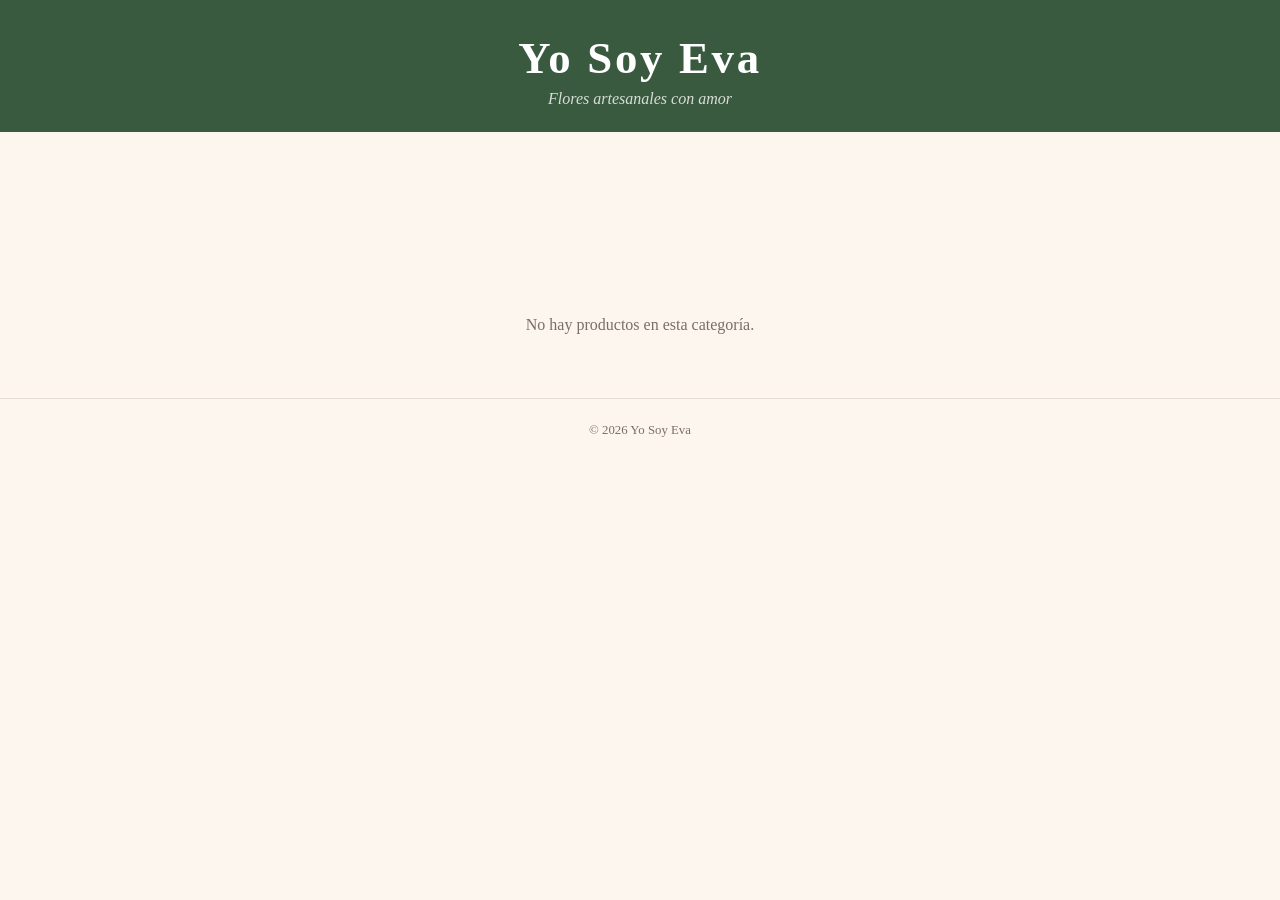
==== index.html @ f22a03a9 "fix" ====
<!DOCTYPE html>
<html lang="es">
<head>
  <meta charset="utf-8" />
  <meta name="viewport" content="width=device-width, initial-scale=1.0" />
  <title>Yo Soy Eva</title>
  <meta name="description" content="Flores y arreglos florales artesanales." />
  <style>
    *, *::before, *::after { box-sizing: border-box; margin: 0; padding: 0; }

    :root {
      --green:   #3a5a40;
      --rose:    #d4847a;
      --cream:   #fdf6ee;
      --muted:   #7a6e66;
      --radius:  12px;
    }

    body {
      font-family: 'Georgia', serif;
      background: var(--cream);
      color: #2c2018;
      min-height: 100vh;
    }

    /* ── Header ── */
    header {
      background: var(--green);
      color: #fff;
      text-align: center;
      padding: 2rem 1rem 1.5rem;
    }
    header h1 { font-size: clamp(1.8rem, 5vw, 2.8rem); letter-spacing: 0.06em; }
    header p  { margin-top: 0.4rem; font-size: 1rem; opacity: 0.8; font-style: italic; }

    /* ── Category filter ── */
    #filters {
      display: flex;
      flex-wrap: wrap;
      gap: 0.5rem;
      justify-content: center;
      padding: 1.5rem 1rem 0.5rem;
    }
    .chip {
      border: 1.5px solid var(--green);
      border-radius: 99px;
      padding: 0.3rem 1rem;
      font-size: 0.85rem;
      cursor: pointer;
      background: transparent;
      color: var(--green);
      transition: background 0.15s, color 0.15s;
    }
    .chip.active, .chip:hover { background: var(--green); color: #fff; }

    /* ── Grid ── */
    #catalog {
      display: grid;
      grid-template-columns: repeat(auto-fill, minmax(260px, 1fr));
      gap: 1.5rem;
      max-width: 1100px;
      margin: 1.5rem auto 4rem;
      padding: 0 1rem;
    }

    /* ── Card ── */
    .card {
      background: #fff;
      border-radius: var(--radius);
      box-shadow: 0 2px 8px rgba(0,0,0,0.07);
      overflow: hidden;
      display: flex;
      flex-direction: column;
      transition: transform 0.15s, box-shadow 0.15s;
    }
    .card:hover { transform: translateY(-3px); box-shadow: 0 6px 18px rgba(0,0,0,0.1); }

    .card-img {
      width: 100%;
      aspect-ratio: 4/3;
      object-fit: cover;
      background: #f0e8df;
    }
    .card-img-placeholder {
      width: 100%;
      aspect-ratio: 4/3;
      background: linear-gradient(135deg, #e8ddd4 0%, #d6c9be 100%);
      display: flex;
      align-items: center;
      justify-content: center;
      font-size: 3rem;
    }

    .card-body { padding: 1rem 1.1rem 1.2rem; flex: 1; display: flex; flex-direction: column; gap: 0.5rem; }
    .card-title { font-size: 1.1rem; font-weight: bold; color: var(--green); }
    .card-desc  { font-size: 0.88rem; color: var(--muted); flex: 1; }

    .card-price { font-size: 1rem; font-weight: bold; color: var(--rose); }

    /* variations select */
    .var-select {
      width: 100%;
      padding: 0.35rem 0.6rem;
      border: 1.5px solid #ddd;
      border-radius: 6px;
      font-size: 0.9rem;
      font-family: inherit;
      background: #fafafa;
      color: #333;
      cursor: pointer;
    }

    .btn-wa {
      display: flex;
      align-items: center;
      justify-content: center;
      gap: 0.5rem;
      margin-top: 0.6rem;
      padding: 0.6rem;
      background: #25d366;
      color: #fff;
      border: none;
      border-radius: 8px;
      font-size: 0.95rem;
      font-family: inherit;
      cursor: pointer;
      text-decoration: none;
      transition: background 0.15s;
    }
    .btn-wa:hover { background: #1ebe5d; }
    .btn-wa svg { flex-shrink: 0; }

    /* ── Empty state ── */
    #empty {
      text-align: center;
      color: var(--muted);
      padding: 4rem 1rem;
      display: none;
    }

    /* ── Footer ── */
    footer {
      text-align: center;
      padding: 1.5rem;
      font-size: 0.8rem;
      color: var(--muted);
      border-top: 1px solid #e8ddd4;
    }
  </style>
</head>
<body>

<header>
  <h1 id="store-name">Yo Soy Eva</h1>
  <p>Flores artesanales con amor</p>
</header>

<div id="filters"></div>

<main id="catalog"></main>
<div id="empty"><p>No hay productos en esta categoría.</p></div>

<footer id="footer-text"></footer>

<script>
(function () {
  const site    = window.__SITE__ || {};
  const dataEl  = document.getElementById('catalog-data');
  const data    = dataEl ? JSON.parse(dataEl.textContent) : { products: [] };
  const products = data.products || [];

  const storeName = site.storeName || 'Yo Soy Eva';
  const wa        = (site.whatsappNumber || '').replace(/\D/g, '');
  const currency  = site.currency || 'ARS';

  document.getElementById('store-name').textContent = storeName;
  document.title = storeName;
  document.getElementById('footer-text').textContent = `© ${new Date().getFullYear()} ${storeName}`;

  function formatPrice(n) {
    return new Intl.NumberFormat('es-AR', { style: 'currency', currency, maximumFractionDigits: 0 }).format(n);
  }

  function waUrl(product, varName, price) {
    const variation = varName ? ` — ${varName}` : '';
    const text = `Hola! Me interesa: *${product.title}${variation}* (${formatPrice(price)})`;
    return `https://wa.me/${wa}?text=${encodeURIComponent(text)}`;
  }

  // ── Build category list ──
  const allCats = new Set();
  products.forEach(p => p.categories.forEach(c => allCats.add(c)));
  const categories = [...allCats].sort();

  let activeFilter = null;

  const filtersEl = document.getElementById('filters');
  const catalogEl = document.getElementById('catalog');
  const emptyEl   = document.getElementById('empty');

  function makeChip(label, value) {
    const btn = document.createElement('button');
    btn.className = 'chip' + (value === activeFilter ? ' active' : '');
    btn.textContent = label;
    btn.addEventListener('click', () => {
      activeFilter = (activeFilter === value) ? null : value;
      render();
    });
    return btn;
  }

  function buildFilters() {
    filtersEl.innerHTML = '';
    if (categories.length === 0) return;
    filtersEl.appendChild(makeChip('Todos', null));
    categories.forEach(c => filtersEl.appendChild(makeChip(c, c)));
  }

  function makeCard(p) {
    const card = document.createElement('div');
    card.className = 'card';

    // image
    if (p.images && p.images.length > 0) {
      const img = document.createElement('img');
      img.className = 'card-img';
      img.src = p.images[0];
      img.alt = p.title;
      img.loading = 'lazy';
      card.appendChild(img);
    } else {
      const ph = document.createElement('div');
      ph.className = 'card-img-placeholder';
      ph.textContent = '🌸';
      card.appendChild(ph);
    }

    const body = document.createElement('div');
    body.className = 'card-body';

    const title = document.createElement('div');
    title.className = 'card-title';
    title.textContent = p.title;
    body.appendChild(title);

    if (p.description) {
      const desc = document.createElement('div');
      desc.className = 'card-desc';
      desc.textContent = p.description;
      body.appendChild(desc);
    }

    const hasVars = p.variations && p.variations.length > 0;

    const priceEl = document.createElement('div');
    priceEl.className = 'card-price';
    priceEl.textContent = formatPrice(hasVars ? p.variations[0].price : p.price);
    body.appendChild(priceEl);

    let select = null;
    if (hasVars) {
      select = document.createElement('select');
      select.className = 'var-select';
      p.variations.forEach(v => {
        const opt = document.createElement('option');
        opt.value = v.price;
        opt.dataset.name = v.name;
        opt.textContent = `${v.name} — ${formatPrice(v.price)}`;
        select.appendChild(opt);
      });
      select.addEventListener('change', () => {
        priceEl.textContent = formatPrice(Number(select.value));
      });
      body.appendChild(select);
    }

    if (wa) {
      const btn = document.createElement('a');
      btn.className = 'btn-wa';
      btn.target = '_blank';
      btn.rel = 'noopener noreferrer';

      btn.innerHTML = `<svg width="18" height="18" viewBox="0 0 24 24" fill="currentColor"><path d="M17.472 14.382c-.297-.149-1.758-.867-2.03-.967-.273-.099-.471-.148-.67.15-.197.297-.767.966-.94 1.164-.173.199-.347.223-.644.075-.297-.15-1.255-.463-2.39-1.475-.883-.788-1.48-1.761-1.653-2.059-.173-.297-.018-.458.13-.606.134-.133.298-.347.446-.52.149-.174.198-.298.298-.497.099-.198.05-.371-.025-.52-.075-.149-.669-1.612-.916-2.207-.242-.579-.487-.5-.669-.51-.173-.008-.371-.01-.57-.01-.198 0-.52.074-.792.372-.272.297-1.04 1.016-1.04 2.479 0 1.462 1.065 2.875 1.213 3.074.149.198 2.096 3.2 5.077 4.487.709.306 1.262.489 1.694.625.712.227 1.36.195 1.871.118.571-.085 1.758-.719 2.006-1.413.248-.694.248-1.289.173-1.413-.074-.124-.272-.198-.57-.347m-5.421 7.403h-.004a9.87 9.87 0 01-5.031-1.378l-.361-.214-3.741.982.998-3.648-.235-.374a9.86 9.86 0 01-1.51-5.26c.001-5.45 4.436-9.884 9.888-9.884 2.64 0 5.122 1.03 6.988 2.898a9.825 9.825 0 012.893 6.994c-.003 5.45-4.437 9.884-9.885 9.884m8.413-18.297A11.815 11.815 0 0012.05 0C5.495 0 .16 5.335.157 11.892c0 2.096.547 4.142 1.588 5.945L.057 24l6.305-1.654a11.882 11.882 0 005.683 1.448h.005c6.554 0 11.89-5.335 11.893-11.893a11.821 11.821 0 00-3.48-8.413z"/></svg>
      Pedir por WhatsApp`;

      btn.addEventListener('click', e => {
        if (!wa) { e.preventDefault(); alert('WhatsApp no configurado aún.'); return; }
        const varName  = select ? select.options[select.selectedIndex].dataset.name : '';
        const price    = select ? Number(select.value) : p.price;
        btn.href = waUrl(p, varName, price);
      });

      body.appendChild(btn);
    }

    card.appendChild(body);
    return card;
  }

  function render() {
    buildFilters();
    catalogEl.innerHTML = '';

    const visible = activeFilter
      ? products.filter(p => p.categories.includes(activeFilter))
      : products;

    if (visible.length === 0) {
      emptyEl.style.display = 'block';
    } else {
      emptyEl.style.display = 'none';
      visible.forEach(p => catalogEl.appendChild(makeCard(p)));
    }
  }

  render();
})();
</script>

</body>
</html>
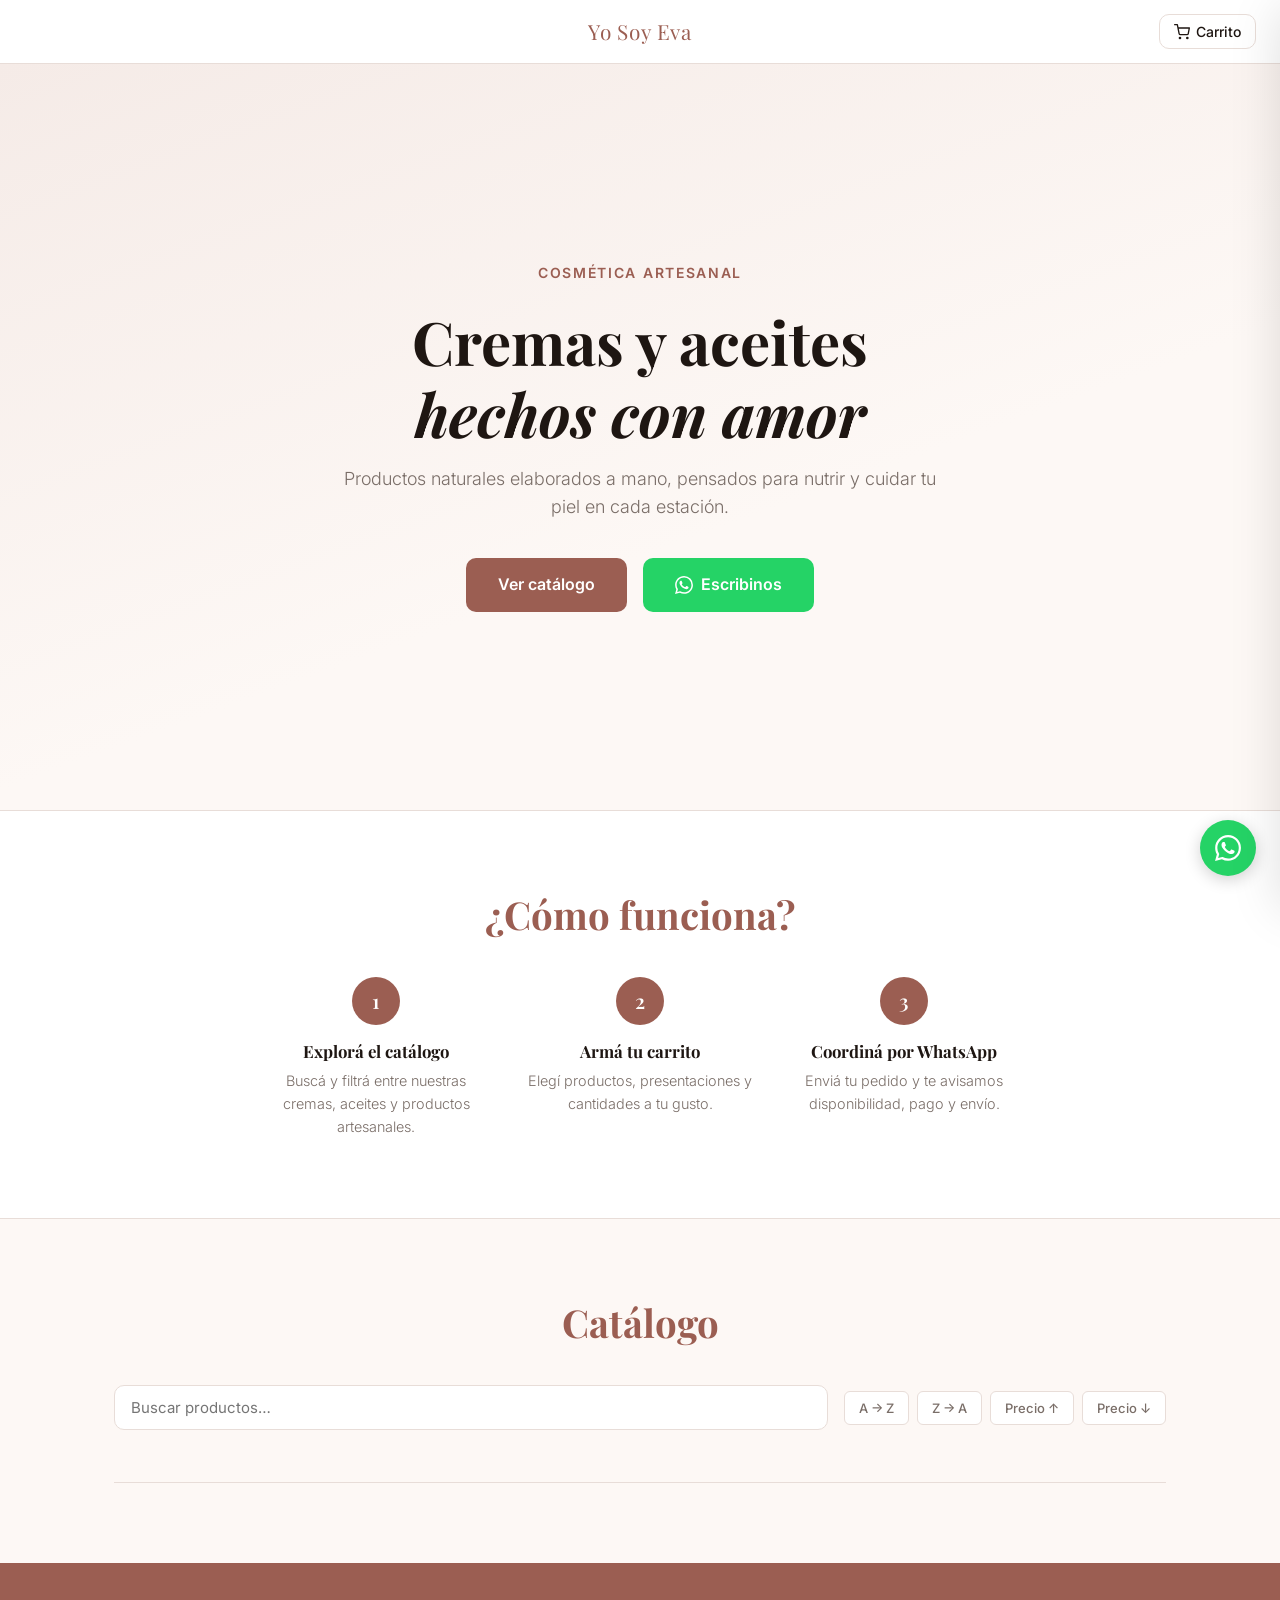
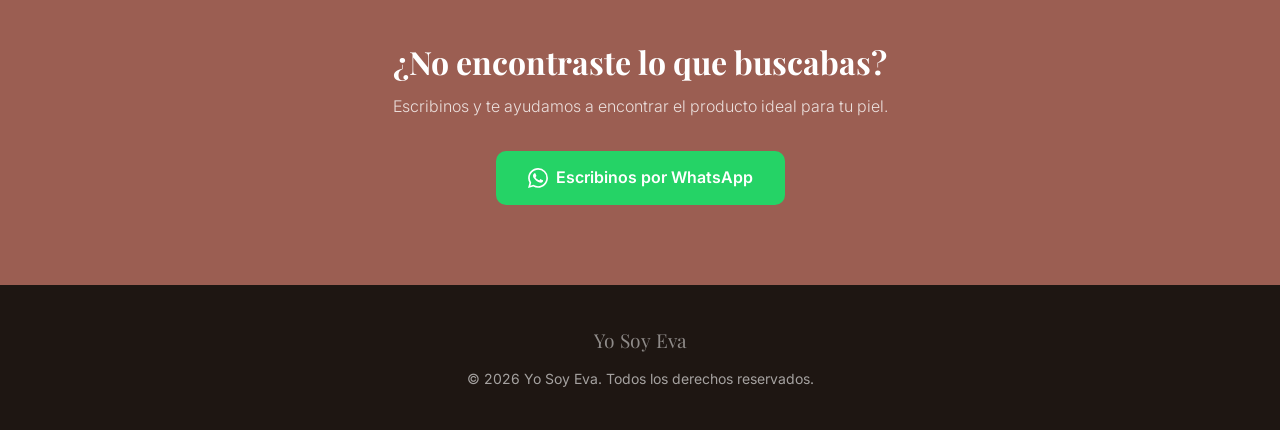
==== commit cbd00ada: "Cart, hero banner, added" ====
--- a/index.html
+++ b/index.html
@@ -1,321 +1,160 @@
 <!DOCTYPE html>
 <html lang="es">
 <head>
-  <meta charset="utf-8" />
-  <meta name="viewport" content="width=device-width, initial-scale=1.0" />
+  <meta charset="UTF-8">
+  <meta name="viewport" content="width=device-width, initial-scale=1.0">
+  <meta name="description" content="Yo Soy Eva — cremas y aceites artesanales hechos con amor para tu piel.">
   <title>Yo Soy Eva</title>
-  <meta name="description" content="Flores y arreglos florales artesanales." />
-  <style>
-    *, *::before, *::after { box-sizing: border-box; margin: 0; padding: 0; }
-
-    :root {
-      --green:   #3a5a40;
-      --rose:    #d4847a;
-      --cream:   #fdf6ee;
-      --muted:   #7a6e66;
-      --radius:  12px;
-    }
-
-    body {
-      font-family: 'Georgia', serif;
-      background: var(--cream);
-      color: #2c2018;
-      min-height: 100vh;
-    }
-
-    /* ── Header ── */
-    header {
-      background: var(--green);
-      color: #fff;
-      text-align: center;
-      padding: 2rem 1rem 1.5rem;
-    }
-    header h1 { font-size: clamp(1.8rem, 5vw, 2.8rem); letter-spacing: 0.06em; }
-    header p  { margin-top: 0.4rem; font-size: 1rem; opacity: 0.8; font-style: italic; }
-
-    /* ── Category filter ── */
-    #filters {
-      display: flex;
-      flex-wrap: wrap;
-      gap: 0.5rem;
-      justify-content: center;
-      padding: 1.5rem 1rem 0.5rem;
-    }
-    .chip {
-      border: 1.5px solid var(--green);
-      border-radius: 99px;
-      padding: 0.3rem 1rem;
-      font-size: 0.85rem;
-      cursor: pointer;
-      background: transparent;
-      color: var(--green);
-      transition: background 0.15s, color 0.15s;
-    }
-    .chip.active, .chip:hover { background: var(--green); color: #fff; }
-
-    /* ── Grid ── */
-    #catalog {
-      display: grid;
-      grid-template-columns: repeat(auto-fill, minmax(260px, 1fr));
-      gap: 1.5rem;
-      max-width: 1100px;
-      margin: 1.5rem auto 4rem;
-      padding: 0 1rem;
-    }
-
-    /* ── Card ── */
-    .card {
-      background: #fff;
-      border-radius: var(--radius);
-      box-shadow: 0 2px 8px rgba(0,0,0,0.07);
-      overflow: hidden;
-      display: flex;
-      flex-direction: column;
-      transition: transform 0.15s, box-shadow 0.15s;
-    }
-    .card:hover { transform: translateY(-3px); box-shadow: 0 6px 18px rgba(0,0,0,0.1); }
-
-    .card-img {
-      width: 100%;
-      aspect-ratio: 4/3;
-      object-fit: cover;
-      background: #f0e8df;
-    }
-    .card-img-placeholder {
-      width: 100%;
-      aspect-ratio: 4/3;
-      background: linear-gradient(135deg, #e8ddd4 0%, #d6c9be 100%);
-      display: flex;
-      align-items: center;
-      justify-content: center;
-      font-size: 3rem;
-    }
-
-    .card-body { padding: 1rem 1.1rem 1.2rem; flex: 1; display: flex; flex-direction: column; gap: 0.5rem; }
-    .card-title { font-size: 1.1rem; font-weight: bold; color: var(--green); }
-    .card-desc  { font-size: 0.88rem; color: var(--muted); flex: 1; }
-
-    .card-price { font-size: 1rem; font-weight: bold; color: var(--rose); }
-
-    /* variations select */
-    .var-select {
-      width: 100%;
-      padding: 0.35rem 0.6rem;
-      border: 1.5px solid #ddd;
-      border-radius: 6px;
-      font-size: 0.9rem;
-      font-family: inherit;
-      background: #fafafa;
-      color: #333;
-      cursor: pointer;
-    }
-
-    .btn-wa {
-      display: flex;
-      align-items: center;
-      justify-content: center;
-      gap: 0.5rem;
-      margin-top: 0.6rem;
-      padding: 0.6rem;
-      background: #25d366;
-      color: #fff;
-      border: none;
-      border-radius: 8px;
-      font-size: 0.95rem;
-      font-family: inherit;
-      cursor: pointer;
-      text-decoration: none;
-      transition: background 0.15s;
-    }
-    .btn-wa:hover { background: #1ebe5d; }
-    .btn-wa svg { flex-shrink: 0; }
-
-    /* ── Empty state ── */
-    #empty {
-      text-align: center;
-      color: var(--muted);
-      padding: 4rem 1rem;
-      display: none;
-    }
-
-    /* ── Footer ── */
-    footer {
-      text-align: center;
-      padding: 1.5rem;
-      font-size: 0.8rem;
-      color: var(--muted);
-      border-top: 1px solid #e8ddd4;
-    }
-  </style>
+  <link rel="preconnect" href="https://fonts.googleapis.com">
+  <link rel="preconnect" href="https://fonts.gstatic.com" crossorigin>
+  <link href="https://fonts.googleapis.com/css2?family=Playfair+Display:ital,wght@0,400;0,600;1,400&family=Inter:wght@300;400;500;600&display=swap" rel="stylesheet">
+  <link rel="stylesheet" href="styles.css">
 </head>
 <body>
 
-<header>
-  <h1 id="store-name">Yo Soy Eva</h1>
-  <p>Flores artesanales con amor</p>
-</header>
+  <!-- ── Navbar ─────────────────────────────────────────────────────────── -->
+  <nav class="navbar">
+    <div></div>
+    <a href="#" class="nav-wordmark" data-store-name>Yo Soy Eva</a>
+    <div class="nav-right">
+      <button class="nav-btn nav-cart-btn" id="btn-cart">
+        <svg width="16" height="16" viewBox="0 0 24 24" fill="none" stroke="currentColor" stroke-width="2" stroke-linecap="round" stroke-linejoin="round"><circle cx="9" cy="21" r="1"/><circle cx="20" cy="21" r="1"/><path d="M1 1h4l2.68 13.39a2 2 0 0 0 2 1.61h9.72a2 2 0 0 0 2-1.61L23 6H6"/></svg>
+        Carrito
+        <span class="cart-badge hidden" id="cart-count">0</span>
+      </button>
+    </div>
+  </nav>
 
-<div id="filters"></div>
+  <!-- ── Hero ───────────────────────────────────────────────────────────── -->
+  <section class="hero">
+    <div class="hero-inner">
+      <p class="hero-eyebrow">Cosmética artesanal</p>
+      <h1 class="hero-title">Cremas y aceites<br><em>hechos con amor</em></h1>
+      <p class="hero-sub">Productos naturales elaborados a mano, pensados para nutrir y cuidar tu piel en cada estación.</p>
+      <div class="hero-actions">
+        <a href="#catalogo" class="btn-primary">Ver catálogo</a>
+        <a id="wa-general" href="#" class="btn-whatsapp" target="_blank" rel="noopener noreferrer">
+          <svg width="18" height="18" viewBox="0 0 24 24" fill="currentColor"><path d="M17.472 14.382c-.297-.149-1.758-.867-2.03-.967-.273-.099-.471-.148-.67.15-.197.297-.767.966-.94 1.164-.173.199-.347.223-.644.075-.297-.15-1.255-.463-2.39-1.475-.883-.788-1.48-1.761-1.653-2.059-.173-.297-.018-.458.13-.606.134-.133.298-.347.446-.52.149-.174.198-.298.298-.497.099-.198.05-.371-.025-.52-.075-.149-.669-1.612-.916-2.207-.242-.579-.487-.5-.669-.51-.173-.008-.371-.01-.57-.01-.198 0-.52.074-.792.372-.272.297-1.04 1.016-1.04 2.479 0 1.462 1.065 2.875 1.213 3.074.149.198 2.096 3.2 5.077 4.487.709.306 1.262.489 1.694.625.712.227 1.36.195 1.871.118.571-.085 1.758-.719 2.006-1.413.248-.694.248-1.289.173-1.413-.074-.124-.272-.198-.57-.347m-5.421 7.403h-.004a9.87 9.87 0 0 1-5.031-1.378l-.361-.214-3.741.982.998-3.648-.235-.374a9.86 9.86 0 0 1-1.51-5.26c.001-5.45 4.436-9.884 9.888-9.884 2.64 0 5.122 1.03 6.988 2.898a9.825 9.825 0 0 1 2.893 6.994c-.003 5.45-4.437 9.884-9.885 9.884m8.413-18.297A11.815 11.815 0 0 0 12.05 0C5.495 0 .16 5.335.157 11.892c0 2.096.547 4.142 1.588 5.945L.057 24l6.305-1.654a11.882 11.882 0 0 0 5.683 1.448h.005c6.554 0 11.89-5.335 11.893-11.893a11.821 11.821 0 0 0-3.48-8.413z"/></svg>
+          Escribinos
+        </a>
+      </div>
+    </div>
+  </section>
 
-<main id="catalog"></main>
-<div id="empty"><p>No hay productos en esta categoría.</p></div>
+  <!-- ── Guide ──────────────────────────────────────────────────────────── -->
+  <section class="guide">
+    <h2 class="section-title">¿Cómo funciona?</h2>
+    <div class="steps">
+      <div class="step">
+        <span class="step-num">1</span>
+        <h3>Explorá el catálogo</h3>
+        <p>Buscá y filtrá entre nuestras cremas, aceites y productos artesanales.</p>
+      </div>
+      <div class="step">
+        <span class="step-num">2</span>
+        <h3>Armá tu carrito</h3>
+        <p>Elegí productos, presentaciones y cantidades a tu gusto.</p>
+      </div>
+      <div class="step">
+        <span class="step-num">3</span>
+        <h3>Coordiná por WhatsApp</h3>
+        <p>Enviá tu pedido y te avisamos disponibilidad, pago y envío.</p>
+      </div>
+    </div>
+  </section>
 
-<footer id="footer-text"></footer>
+  <!-- ── Catalog ─────────────────────────────────────────────────────────── -->
+  <section class="catalog-section" id="catalogo">
+    <div class="catalog-header">
+      <h2 class="section-title">Catálogo</h2>
+      <div class="catalog-controls">
+        <input type="search" id="search-input" class="search-input" placeholder="Buscar productos…" autocomplete="off">
+        <div class="sort-group" role="group" aria-label="Ordenar por">
+          <button class="sort-btn" data-sort="name-asc">A → Z</button>
+          <button class="sort-btn" data-sort="name-desc">Z → A</button>
+          <button class="sort-btn" data-sort="price-asc">Precio ↑</button>
+          <button class="sort-btn" data-sort="price-desc">Precio ↓</button>
+        </div>
+      </div>
+      <div id="tag-filters" class="tag-filters" role="group" aria-label="Filtrar por categoría"></div>
+    </div>
 
-<script>
-(function () {
-  const site    = window.__SITE__ || {};
-  const dataEl  = document.getElementById('catalog-data');
-  const data    = dataEl ? JSON.parse(dataEl.textContent) : { products: [] };
-  const products = data.products || [];
+    <div id="product-list" class="product-list"></div>
+    <p id="no-results" class="no-results hidden">No se encontraron productos.</p>
+  </section>
 
-  const storeName = site.storeName || 'Yo Soy Eva';
-  const wa        = (site.whatsappNumber || '').replace(/\D/g, '');
-  const currency  = site.currency || 'ARS';
+  <!-- ── Not found ──────────────────────────────────────────────────────── -->
+  <section class="not-found-section">
+    <h2>¿No encontraste lo que buscabas?</h2>
+    <p>Escribinos y te ayudamos a encontrar el producto ideal para tu piel.</p>
+    <a id="wa-general-bottom" href="#" class="btn-whatsapp" target="_blank" rel="noopener noreferrer">
+      <svg width="20" height="20" viewBox="0 0 24 24" fill="currentColor"><path d="M17.472 14.382c-.297-.149-1.758-.867-2.03-.967-.273-.099-.471-.148-.67.15-.197.297-.767.966-.94 1.164-.173.199-.347.223-.644.075-.297-.15-1.255-.463-2.39-1.475-.883-.788-1.48-1.761-1.653-2.059-.173-.297-.018-.458.13-.606.134-.133.298-.347.446-.52.149-.174.198-.298.298-.497.099-.198.05-.371-.025-.52-.075-.149-.669-1.612-.916-2.207-.242-.579-.487-.5-.669-.51-.173-.008-.371-.01-.57-.01-.198 0-.52.074-.792.372-.272.297-1.04 1.016-1.04 2.479 0 1.462 1.065 2.875 1.213 3.074.149.198 2.096 3.2 5.077 4.487.709.306 1.262.489 1.694.625.712.227 1.36.195 1.871.118.571-.085 1.758-.719 2.006-1.413.248-.694.248-1.289.173-1.413-.074-.124-.272-.198-.57-.347m-5.421 7.403h-.004a9.87 9.87 0 0 1-5.031-1.378l-.361-.214-3.741.982.998-3.648-.235-.374a9.86 9.86 0 0 1-1.51-5.26c.001-5.45 4.436-9.884 9.888-9.884 2.64 0 5.122 1.03 6.988 2.898a9.825 9.825 0 0 1 2.893 6.994c-.003 5.45-4.437 9.884-9.885 9.884m8.413-18.297A11.815 11.815 0 0 0 12.05 0C5.495 0 .16 5.335.157 11.892c0 2.096.547 4.142 1.588 5.945L.057 24l6.305-1.654a11.882 11.882 0 0 0 5.683 1.448h.005c6.554 0 11.89-5.335 11.893-11.893a11.821 11.821 0 0 0-3.48-8.413z"/></svg>
+      Escribinos por WhatsApp
+    </a>
+  </section>
 
-  document.getElementById('store-name').textContent = storeName;
-  document.title = storeName;
-  document.getElementById('footer-text').textContent = `© ${new Date().getFullYear()} ${storeName}`;
+  <!-- ── Footer ─────────────────────────────────────────────────────────── -->
+  <footer class="footer">
+    <p class="footer-wordmark" data-store-name>Yo Soy Eva</p>
+    <p class="footer-copy">&copy; <span id="footer-year"></span> Yo Soy Eva. Todos los derechos reservados.</p>
+  </footer>
 
-  function formatPrice(n) {
-    return new Intl.NumberFormat('es-AR', { style: 'currency', currency, maximumFractionDigits: 0 }).format(n);
-  }
+  <!-- ── Overlay ────────────────────────────────────────────────────────── -->
+  <div id="overlay" class="overlay"></div>
 
-  function waUrl(product, varName, price) {
-    const variation = varName ? ` — ${varName}` : '';
-    const text = `Hola! Me interesa: *${product.title}${variation}* (${formatPrice(price)})`;
-    return `https://wa.me/${wa}?text=${encodeURIComponent(text)}`;
-  }
+  <!-- ── Product Modal ──────────────────────────────────────────────────── -->
+  <div id="product-modal" class="modal" role="dialog" aria-modal="true" aria-labelledby="modal-title">
+    <button class="modal-close" id="modal-close" aria-label="Cerrar">×</button>
+    <div class="modal-body">
+      <div class="modal-gallery">
+        <div class="modal-main-wrap">
+          <img id="modal-main-img" src="" alt="" class="modal-main-img">
+          <div id="modal-img-placeholder" class="img-placeholder hidden"></div>
+        </div>
+        <div id="modal-thumbs" class="modal-thumbs"></div>
+      </div>
+      <div class="modal-details">
+        <h2 id="modal-title" class="modal-product-title"></h2>
+        <p id="modal-price" class="modal-price"></p>
+        <p id="modal-desc" class="modal-desc"></p>
+        <div id="modal-variations" class="modal-variations"></div>
+        <div class="modal-qty-row">
+          <span class="qty-label">Cantidad</span>
+          <div class="qty-control">
+            <button class="qty-btn" id="qty-minus">−</button>
+            <span id="qty-val">1</span>
+            <button class="qty-btn" id="qty-plus">+</button>
+          </div>
+        </div>
+        <button class="btn-primary btn-full" id="btn-add-cart">Agregar al carrito</button>
+      </div>
+    </div>
+  </div>
 
-  // ── Build category list ──
-  const allCats = new Set();
-  products.forEach(p => p.categories.forEach(c => allCats.add(c)));
-  const categories = [...allCats].sort();
+  <!-- ── Cart Panel ─────────────────────────────────────────────────────── -->
+  <aside id="cart-panel" class="cart-panel" aria-label="Carrito de compras">
+    <div class="cart-head">
+      <h2>Carrito</h2>
+      <button id="cart-close" aria-label="Cerrar carrito">×</button>
+    </div>
+    <div id="cart-items" class="cart-items"></div>
+    <div class="cart-foot">
+      <div class="cart-total-row">
+        <span>Total</span>
+        <strong id="cart-total">$0</strong>
+      </div>
+      <button id="btn-wa-cart" class="btn-whatsapp btn-full" disabled>
+        <svg width="18" height="18" viewBox="0 0 24 24" fill="currentColor"><path d="M17.472 14.382c-.297-.149-1.758-.867-2.03-.967-.273-.099-.471-.148-.67.15-.197.297-.767.966-.94 1.164-.173.199-.347.223-.644.075-.297-.15-1.255-.463-2.39-1.475-.883-.788-1.48-1.761-1.653-2.059-.173-.297-.018-.458.13-.606.134-.133.298-.347.446-.52.149-.174.198-.298.298-.497.099-.198.05-.371-.025-.52-.075-.149-.669-1.612-.916-2.207-.242-.579-.487-.5-.669-.51-.173-.008-.371-.01-.57-.01-.198 0-.52.074-.792.372-.272.297-1.04 1.016-1.04 2.479 0 1.462 1.065 2.875 1.213 3.074.149.198 2.096 3.2 5.077 4.487.709.306 1.262.489 1.694.625.712.227 1.36.195 1.871.118.571-.085 1.758-.719 2.006-1.413.248-.694.248-1.289.173-1.413-.074-.124-.272-.198-.57-.347m-5.421 7.403h-.004a9.87 9.87 0 0 1-5.031-1.378l-.361-.214-3.741.982.998-3.648-.235-.374a9.86 9.86 0 0 1-1.51-5.26c.001-5.45 4.436-9.884 9.888-9.884 2.64 0 5.122 1.03 6.988 2.898a9.825 9.825 0 0 1 2.893 6.994c-.003 5.45-4.437 9.884-9.885 9.884m8.413-18.297A11.815 11.815 0 0 0 12.05 0C5.495 0 .16 5.335.157 11.892c0 2.096.547 4.142 1.588 5.945L.057 24l6.305-1.654a11.882 11.882 0 0 0 5.683 1.448h.005c6.554 0 11.89-5.335 11.893-11.893a11.821 11.821 0 0 0-3.48-8.413z"/></svg>
+        Enviar pedido por WhatsApp
+      </button>
+    </div>
+  </aside>
 
-  let activeFilter = null;
+  <!-- ── Floating WhatsApp button ───────────────────────────────────────── -->
+  <a id="fab-wa" href="#" class="fab-wa" target="_blank" rel="noopener noreferrer" aria-label="WhatsApp">
+    <svg width="26" height="26" viewBox="0 0 24 24" fill="currentColor"><path d="M17.472 14.382c-.297-.149-1.758-.867-2.03-.967-.273-.099-.471-.148-.67.15-.197.297-.767.966-.94 1.164-.173.199-.347.223-.644.075-.297-.15-1.255-.463-2.39-1.475-.883-.788-1.48-1.761-1.653-2.059-.173-.297-.018-.458.13-.606.134-.133.298-.347.446-.52.149-.174.198-.298.298-.497.099-.198.05-.371-.025-.52-.075-.149-.669-1.612-.916-2.207-.242-.579-.487-.5-.669-.51-.173-.008-.371-.01-.57-.01-.198 0-.52.074-.792.372-.272.297-1.04 1.016-1.04 2.479 0 1.462 1.065 2.875 1.213 3.074.149.198 2.096 3.2 5.077 4.487.709.306 1.262.489 1.694.625.712.227 1.36.195 1.871.118.571-.085 1.758-.719 2.006-1.413.248-.694.248-1.289.173-1.413-.074-.124-.272-.198-.57-.347m-5.421 7.403h-.004a9.87 9.87 0 0 1-5.031-1.378l-.361-.214-3.741.982.998-3.648-.235-.374a9.86 9.86 0 0 1-1.51-5.26c.001-5.45 4.436-9.884 9.888-9.884 2.64 0 5.122 1.03 6.988 2.898a9.825 9.825 0 0 1 2.893 6.994c-.003 5.45-4.437 9.884-9.885 9.884m8.413-18.297A11.815 11.815 0 0 0 12.05 0C5.495 0 .16 5.335.157 11.892c0 2.096.547 4.142 1.588 5.945L.057 24l6.305-1.654a11.882 11.882 0 0 0 5.683 1.448h.005c6.554 0 11.89-5.335 11.893-11.893a11.821 11.821 0 0 0-3.48-8.413z"/></svg>
+  </a>
 
-  const filtersEl = document.getElementById('filters');
-  const catalogEl = document.getElementById('catalog');
-  const emptyEl   = document.getElementById('empty');
-
-  function makeChip(label, value) {
-    const btn = document.createElement('button');
-    btn.className = 'chip' + (value === activeFilter ? ' active' : '');
-    btn.textContent = label;
-    btn.addEventListener('click', () => {
-      activeFilter = (activeFilter === value) ? null : value;
-      render();
-    });
-    return btn;
-  }
-
-  function buildFilters() {
-    filtersEl.innerHTML = '';
-    if (categories.length === 0) return;
-    filtersEl.appendChild(makeChip('Todos', null));
-    categories.forEach(c => filtersEl.appendChild(makeChip(c, c)));
-  }
-
-  function makeCard(p) {
-    const card = document.createElement('div');
-    card.className = 'card';
-
-    // image
-    if (p.images && p.images.length > 0) {
-      const img = document.createElement('img');
-      img.className = 'card-img';
-      img.src = p.images[0];
-      img.alt = p.title;
-      img.loading = 'lazy';
-      card.appendChild(img);
-    } else {
-      const ph = document.createElement('div');
-      ph.className = 'card-img-placeholder';
-      ph.textContent = '🌸';
-      card.appendChild(ph);
-    }
-
-    const body = document.createElement('div');
-    body.className = 'card-body';
-
-    const title = document.createElement('div');
-    title.className = 'card-title';
-    title.textContent = p.title;
-    body.appendChild(title);
-
-    if (p.description) {
-      const desc = document.createElement('div');
-      desc.className = 'card-desc';
-      desc.textContent = p.description;
-      body.appendChild(desc);
-    }
-
-    const hasVars = p.variations && p.variations.length > 0;
-
-    const priceEl = document.createElement('div');
-    priceEl.className = 'card-price';
-    priceEl.textContent = formatPrice(hasVars ? p.variations[0].price : p.price);
-    body.appendChild(priceEl);
-
-    let select = null;
-    if (hasVars) {
-      select = document.createElement('select');
-      select.className = 'var-select';
-      p.variations.forEach(v => {
-        const opt = document.createElement('option');
-        opt.value = v.price;
-        opt.dataset.name = v.name;
-        opt.textContent = `${v.name} — ${formatPrice(v.price)}`;
-        select.appendChild(opt);
-      });
-      select.addEventListener('change', () => {
-        priceEl.textContent = formatPrice(Number(select.value));
-      });
-      body.appendChild(select);
-    }
-
-    if (wa) {
-      const btn = document.createElement('a');
-      btn.className = 'btn-wa';
-      btn.target = '_blank';
-      btn.rel = 'noopener noreferrer';
-
-      btn.innerHTML = `<svg width="18" height="18" viewBox="0 0 24 24" fill="currentColor"><path d="M17.472 14.382c-.297-.149-1.758-.867-2.03-.967-.273-.099-.471-.148-.67.15-.197.297-.767.966-.94 1.164-.173.199-.347.223-.644.075-.297-.15-1.255-.463-2.39-1.475-.883-.788-1.48-1.761-1.653-2.059-.173-.297-.018-.458.13-.606.134-.133.298-.347.446-.52.149-.174.198-.298.298-.497.099-.198.05-.371-.025-.52-.075-.149-.669-1.612-.916-2.207-.242-.579-.487-.5-.669-.51-.173-.008-.371-.01-.57-.01-.198 0-.52.074-.792.372-.272.297-1.04 1.016-1.04 2.479 0 1.462 1.065 2.875 1.213 3.074.149.198 2.096 3.2 5.077 4.487.709.306 1.262.489 1.694.625.712.227 1.36.195 1.871.118.571-.085 1.758-.719 2.006-1.413.248-.694.248-1.289.173-1.413-.074-.124-.272-.198-.57-.347m-5.421 7.403h-.004a9.87 9.87 0 01-5.031-1.378l-.361-.214-3.741.982.998-3.648-.235-.374a9.86 9.86 0 01-1.51-5.26c.001-5.45 4.436-9.884 9.888-9.884 2.64 0 5.122 1.03 6.988 2.898a9.825 9.825 0 012.893 6.994c-.003 5.45-4.437 9.884-9.885 9.884m8.413-18.297A11.815 11.815 0 0012.05 0C5.495 0 .16 5.335.157 11.892c0 2.096.547 4.142 1.588 5.945L.057 24l6.305-1.654a11.882 11.882 0 005.683 1.448h.005c6.554 0 11.89-5.335 11.893-11.893a11.821 11.821 0 00-3.48-8.413z"/></svg>
-      Pedir por WhatsApp`;
-
-      btn.addEventListener('click', e => {
-        if (!wa) { e.preventDefault(); alert('WhatsApp no configurado aún.'); return; }
-        const varName  = select ? select.options[select.selectedIndex].dataset.name : '';
-        const price    = select ? Number(select.value) : p.price;
-        btn.href = waUrl(p, varName, price);
-      });
-
-      body.appendChild(btn);
-    }
-
-    card.appendChild(body);
-    return card;
-  }
-
-  function render() {
-    buildFilters();
-    catalogEl.innerHTML = '';
-
-    const visible = activeFilter
-      ? products.filter(p => p.categories.includes(activeFilter))
-      : products;
-
-    if (visible.length === 0) {
-      emptyEl.style.display = 'block';
-    } else {
-      emptyEl.style.display = 'none';
-      visible.forEach(p => catalogEl.appendChild(makeCard(p)));
-    }
-  }
-
-  render();
-})();
-</script>
-
+  <script src="scripts/app.js"></script>
 </body>
 </html>
--- a/styles.css
+++ b/styles.css
@@ -0,0 +1,733 @@
+/* ── Variables ────────────────────────────────────────────────────────────── */
+:root {
+  --rose:         #9b5e52;
+  --rose-mid:     #b36d60;
+  --rose-light:   #f5ebe7;
+  --cream:        #fdf8f5;
+  --surface:      #ffffff;
+  --border:       #e8ddd8;
+  --text:         #1e1612;
+  --text-muted:   #7a6e68;
+  --whatsapp:     #25D366;
+  --whatsapp-hov: #1fba59;
+  --navbar-h:     64px;
+  --radius:       10px;
+  --shadow:       0 4px 24px rgba(0,0,0,0.07);
+  --shadow-lg:    0 8px 48px rgba(0,0,0,0.13);
+  --transition:   0.25s ease;
+}
+
+/* ── Reset ────────────────────────────────────────────────────────────────── */
+*, *::before, *::after { box-sizing: border-box; margin: 0; padding: 0; }
+
+html { scroll-behavior: smooth; }
+
+body {
+  font-family: 'Inter', system-ui, sans-serif;
+  font-size: 1rem;
+  line-height: 1.6;
+  color: var(--text);
+  background: var(--cream);
+}
+
+img { display: block; max-width: 100%; }
+button { font-family: inherit; cursor: pointer; }
+a { color: inherit; text-decoration: none; }
+
+/* ── Typography ───────────────────────────────────────────────────────────── */
+h1, h2, h3 { font-family: 'Playfair Display', Georgia, serif; line-height: 1.2; }
+
+.section-title {
+  font-size: clamp(1.75rem, 3vw, 2.5rem);
+  color: var(--rose);
+  margin-bottom: 2.5rem;
+  text-align: center;
+}
+
+/* ── Utilities ────────────────────────────────────────────────────────────── */
+.hidden { display: none !important; }
+
+.btn-primary {
+  display: inline-block;
+  background: var(--rose);
+  color: #fff;
+  border: none;
+  border-radius: var(--radius);
+  padding: 0.875rem 2rem;
+  font-size: 1rem;
+  font-weight: 600;
+  cursor: pointer;
+  transition: background var(--transition), transform 0.1s;
+  text-decoration: none;
+}
+.btn-primary:hover  { background: var(--rose-mid); }
+.btn-primary:active { transform: scale(0.98); }
+.btn-primary.btn-full { width: 100%; text-align: center; }
+
+.btn-whatsapp {
+  display: inline-flex;
+  align-items: center;
+  justify-content: center;
+  gap: 0.5rem;
+  background: var(--whatsapp);
+  color: #fff;
+  border: none;
+  border-radius: var(--radius);
+  padding: 0.875rem 2rem;
+  font-size: 1rem;
+  font-weight: 600;
+  cursor: pointer;
+  transition: background var(--transition), transform 0.1s;
+  text-decoration: none;
+}
+.btn-whatsapp:hover:not(:disabled)  { background: var(--whatsapp-hov); }
+.btn-whatsapp:active:not(:disabled) { transform: scale(0.98); }
+.btn-whatsapp:disabled { background: #c5c5c5; cursor: not-allowed; }
+.btn-whatsapp.btn-full { width: 100%; }
+
+.img-placeholder {
+  display: flex;
+  align-items: center;
+  justify-content: center;
+  width: 100%;
+  height: 100%;
+  background: linear-gradient(135deg, var(--rose-light), #e8d5cf);
+  font-size: 4.5rem;
+  user-select: none;
+}
+
+/* ── Navbar ───────────────────────────────────────────────────────────────── */
+.navbar {
+  position: sticky;
+  top: 0;
+  z-index: 100;
+  height: var(--navbar-h);
+  background: var(--surface);
+  border-bottom: 1px solid var(--border);
+  display: grid;
+  grid-template-columns: 1fr auto 1fr;
+  align-items: center;
+  padding: 0 1.5rem;
+  gap: 1rem;
+}
+
+.nav-wordmark {
+  justify-self: center;
+  font-family: 'Playfair Display', Georgia, serif;
+  font-size: 1.3rem;
+  color: var(--rose);
+  letter-spacing: 0.04em;
+}
+
+.nav-right {
+  display: flex;
+  align-items: center;
+  gap: 0.75rem;
+  justify-content: flex-end;
+}
+
+.nav-btn {
+  display: inline-flex;
+  align-items: center;
+  gap: 0.4rem;
+  background: none;
+  border: 1px solid var(--border);
+  border-radius: var(--radius);
+  padding: 0.5rem 0.875rem;
+  font-size: 0.875rem;
+  font-weight: 500;
+  color: var(--text);
+  transition: border-color var(--transition), color var(--transition), background var(--transition);
+  white-space: nowrap;
+}
+.nav-btn:hover { border-color: var(--rose); color: var(--rose); background: var(--rose-light); }
+
+.nav-cart-btn { position: relative; }
+
+.cart-badge {
+  position: absolute;
+  top: -6px;
+  right: -6px;
+  background: var(--rose);
+  color: #fff;
+  font-size: 0.7rem;
+  font-weight: 700;
+  min-width: 18px;
+  height: 18px;
+  border-radius: 9px;
+  display: flex;
+  align-items: center;
+  justify-content: center;
+  padding: 0 4px;
+}
+
+/* ── Hero ─────────────────────────────────────────────────────────────────── */
+.hero {
+  min-height: calc(90vh - var(--navbar-h));
+  display: flex;
+  align-items: center;
+  justify-content: center;
+  text-align: center;
+  background: linear-gradient(160deg, var(--rose-light) 0%, var(--cream) 60%);
+  padding: 4rem 1.5rem;
+}
+
+.hero-inner { max-width: 620px; }
+
+.hero-eyebrow {
+  font-size: 0.875rem;
+  font-weight: 600;
+  letter-spacing: 0.12em;
+  text-transform: uppercase;
+  color: var(--rose);
+  margin-bottom: 1.25rem;
+}
+
+.hero-title {
+  font-size: clamp(2.25rem, 5vw, 3.75rem);
+  color: var(--text);
+  margin-bottom: 1rem;
+}
+
+.hero-sub {
+  font-size: 1.125rem;
+  color: var(--text-muted);
+  margin-bottom: 2.25rem;
+  font-weight: 300;
+}
+
+.hero-actions {
+  display: flex;
+  gap: 1rem;
+  justify-content: center;
+  flex-wrap: wrap;
+}
+
+/* ── Guide ────────────────────────────────────────────────────────────────── */
+.guide {
+  padding: 5rem 1.5rem;
+  background: var(--surface);
+  border-top: 1px solid var(--border);
+  border-bottom: 1px solid var(--border);
+}
+
+.steps {
+  display: grid;
+  grid-template-columns: repeat(3, 1fr);
+  gap: 2rem;
+  max-width: 760px;
+  margin: 0 auto;
+}
+
+.step { text-align: center; }
+
+.step-num {
+  display: inline-flex;
+  align-items: center;
+  justify-content: center;
+  width: 48px;
+  height: 48px;
+  border-radius: 50%;
+  background: var(--rose);
+  color: #fff;
+  font-family: 'Playfair Display', serif;
+  font-size: 1.25rem;
+  font-weight: 600;
+  margin-bottom: 1rem;
+}
+
+.step h3 { font-size: 1.05rem; margin-bottom: 0.5rem; color: var(--text); }
+.step p   { font-size: 0.9rem; color: var(--text-muted); font-weight: 300; }
+
+/* ── Catalog ──────────────────────────────────────────────────────────────── */
+.catalog-section { padding: 5rem 1.5rem; max-width: 1100px; margin: 0 auto; }
+
+.catalog-header { margin-bottom: 2rem; }
+
+.catalog-controls {
+  display: flex;
+  gap: 1rem;
+  align-items: center;
+  flex-wrap: wrap;
+  margin-bottom: 1.25rem;
+}
+
+.search-input {
+  flex: 1;
+  min-width: 200px;
+  padding: 0.75rem 1rem;
+  border: 1px solid var(--border);
+  border-radius: var(--radius);
+  font-size: 0.9375rem;
+  font-family: inherit;
+  background: var(--surface);
+  color: var(--text);
+  outline: none;
+  transition: border-color var(--transition);
+}
+.search-input:focus { border-color: var(--rose); }
+
+.sort-group { display: flex; gap: 0.5rem; flex-wrap: wrap; }
+
+.sort-btn {
+  background: var(--surface);
+  border: 1px solid var(--border);
+  border-radius: 6px;
+  padding: 0.5rem 0.875rem;
+  font-size: 0.8125rem;
+  font-weight: 500;
+  color: var(--text-muted);
+  transition: all var(--transition);
+}
+.sort-btn:hover { border-color: var(--rose); color: var(--rose); }
+.sort-btn.active { background: var(--rose); border-color: var(--rose); color: #fff; }
+
+.tag-filters { display: flex; gap: 0.5rem; flex-wrap: wrap; }
+
+.tag-btn {
+  background: var(--surface);
+  border: 1px solid var(--border);
+  border-radius: 20px;
+  padding: 0.375rem 0.875rem;
+  font-size: 0.8125rem;
+  color: var(--text-muted);
+  transition: all var(--transition);
+  text-transform: lowercase;
+}
+.tag-btn:hover  { border-color: var(--rose); color: var(--rose); background: var(--rose-light); }
+.tag-btn.active { background: var(--rose); border-color: var(--rose); color: #fff; }
+
+.no-results {
+  text-align: center;
+  color: var(--text-muted);
+  font-size: 1rem;
+  padding: 3rem 0;
+}
+
+/* ── Product List ─────────────────────────────────────────────────────────── */
+.product-list { border-top: 1px solid var(--border); }
+
+.product-card {
+  display: grid;
+  grid-template-columns: 1fr 1fr;
+  min-height: 380px;
+  border-bottom: 1px solid var(--border);
+  cursor: pointer;
+  transition: background var(--transition);
+}
+.product-card:hover { background: #fdf2ef; }
+
+.product-card:nth-child(even) .card-img  { order: 2; }
+.product-card:nth-child(even) .card-info { order: 1; }
+
+.card-img {
+  overflow: hidden;
+  background: var(--rose-light);
+}
+
+.card-img img {
+  width: 100%;
+  height: 100%;
+  object-fit: cover;
+  transition: transform 0.5s ease;
+}
+.product-card:hover .card-img img { transform: scale(1.04); }
+
+.card-img .img-placeholder { min-height: 280px; }
+
+.card-info {
+  padding: 2.5rem 3rem;
+  display: flex;
+  flex-direction: column;
+  justify-content: center;
+  gap: 0.75rem;
+}
+
+.card-tags { display: flex; gap: 0.4rem; flex-wrap: wrap; }
+
+.card-tag {
+  font-size: 0.75rem;
+  font-weight: 500;
+  text-transform: uppercase;
+  letter-spacing: 0.05em;
+  color: var(--rose);
+  background: var(--rose-light);
+  border-radius: 4px;
+  padding: 0.2rem 0.5rem;
+}
+
+.card-info h3 { font-size: 1.5rem; color: var(--text); font-weight: 600; }
+
+.card-price { font-size: 1.375rem; font-weight: 600; color: var(--rose); }
+
+.card-desc {
+  font-size: 0.9rem;
+  color: var(--text-muted);
+  font-weight: 300;
+  display: -webkit-box;
+  -webkit-line-clamp: 3;
+  -webkit-box-orient: vertical;
+  overflow: hidden;
+}
+
+.card-vars { font-size: 0.8125rem; color: var(--text-muted); }
+
+.btn-see-more {
+  align-self: flex-start;
+  margin-top: 0.25rem;
+  background: none;
+  border: none;
+  color: var(--rose);
+  font-size: 0.875rem;
+  font-weight: 500;
+  padding: 0;
+  display: flex;
+  align-items: center;
+  gap: 0.25rem;
+  transition: gap var(--transition);
+}
+.btn-see-more:hover { gap: 0.5rem; }
+
+/* ── Not Found ────────────────────────────────────────────────────────────── */
+.not-found-section {
+  background: var(--rose);
+  color: #fff;
+  text-align: center;
+  padding: 5rem 1.5rem;
+}
+
+.not-found-section h2 {
+  font-size: clamp(1.5rem, 3vw, 2rem);
+  margin-bottom: 0.75rem;
+  color: #fff;
+}
+
+.not-found-section p {
+  color: rgba(255,255,255,0.8);
+  margin-bottom: 2rem;
+  font-weight: 300;
+}
+
+/* ── Footer ───────────────────────────────────────────────────────────────── */
+.footer {
+  background: var(--text);
+  color: rgba(255,255,255,0.6);
+  text-align: center;
+  padding: 2.5rem 1.5rem;
+}
+
+.footer-wordmark {
+  font-family: 'Playfair Display', Georgia, serif;
+  font-size: 1.2rem;
+  color: rgba(255,255,255,0.5);
+  margin-bottom: 0.75rem;
+}
+
+.footer-copy { font-size: 0.875rem; }
+
+/* ── Overlay ──────────────────────────────────────────────────────────────── */
+.overlay {
+  position: fixed;
+  inset: 0;
+  background: rgba(0,0,0,0.5);
+  z-index: 150;
+  opacity: 0;
+  visibility: hidden;
+  transition: opacity var(--transition), visibility var(--transition);
+}
+.overlay.is-open { opacity: 1; visibility: visible; }
+
+/* ── Product Modal ────────────────────────────────────────────────────────── */
+.modal {
+  position: fixed;
+  top: 50%;
+  left: 50%;
+  transform: translate(-50%, -48%);
+  width: min(92vw, 880px);
+  max-height: 90dvh;
+  overflow-y: auto;
+  background: var(--surface);
+  border-radius: 14px;
+  box-shadow: var(--shadow-lg);
+  z-index: 200;
+  opacity: 0;
+  visibility: hidden;
+  transition: opacity var(--transition), visibility var(--transition), transform var(--transition);
+}
+.modal.is-open {
+  opacity: 1;
+  visibility: visible;
+  transform: translate(-50%, -50%);
+}
+
+.modal-close {
+  position: absolute;
+  top: 1rem;
+  right: 1rem;
+  width: 36px;
+  height: 36px;
+  border-radius: 50%;
+  border: 1px solid var(--border);
+  background: var(--surface);
+  font-size: 1.25rem;
+  color: var(--text-muted);
+  display: flex;
+  align-items: center;
+  justify-content: center;
+  z-index: 1;
+  transition: color var(--transition), border-color var(--transition);
+}
+.modal-close:hover { color: var(--text); border-color: var(--text); }
+
+.modal-body { display: grid; grid-template-columns: 1fr 1fr; }
+
+.modal-gallery {
+  background: var(--rose-light);
+  display: flex;
+  flex-direction: column;
+  border-radius: 14px 0 0 14px;
+  overflow: hidden;
+}
+
+.modal-main-wrap {
+  flex: 1;
+  overflow: hidden;
+  min-height: 300px;
+  position: relative;
+}
+
+.modal-main-img { width: 100%; height: 100%; object-fit: cover; }
+
+.modal-main-wrap .img-placeholder { position: absolute; inset: 0; min-height: unset; }
+
+.modal-thumbs {
+  display: flex;
+  gap: 0.5rem;
+  padding: 0.75rem;
+  overflow-x: auto;
+  background: var(--surface);
+}
+
+.modal-thumbs img {
+  width: 60px;
+  height: 60px;
+  object-fit: cover;
+  border-radius: 6px;
+  border: 2px solid transparent;
+  cursor: pointer;
+  flex-shrink: 0;
+  transition: border-color var(--transition);
+}
+.modal-thumbs img.active { border-color: var(--rose); }
+.modal-thumbs img:hover  { border-color: var(--rose-mid); }
+
+.modal-details {
+  padding: 2.5rem 2rem;
+  display: flex;
+  flex-direction: column;
+  gap: 1rem;
+  overflow-y: auto;
+}
+
+.modal-product-title { font-size: 1.625rem; }
+
+.modal-price { font-size: 1.5rem; font-weight: 600; color: var(--rose); }
+
+.modal-desc {
+  font-size: 0.9375rem;
+  color: var(--text-muted);
+  font-weight: 300;
+  line-height: 1.7;
+}
+
+.modal-variations { display: flex; flex-direction: column; gap: 0.6rem; }
+
+.variations-label {
+  font-size: 0.875rem;
+  font-weight: 500;
+  text-transform: uppercase;
+  letter-spacing: 0.05em;
+  color: var(--text-muted);
+}
+
+.variation-buttons { display: flex; gap: 0.5rem; flex-wrap: wrap; }
+
+.variation-btn {
+  border: 1px solid var(--border);
+  border-radius: 8px;
+  padding: 0.5rem 0.875rem;
+  font-size: 0.875rem;
+  background: var(--surface);
+  color: var(--text);
+  transition: all var(--transition);
+}
+.variation-btn:hover  { border-color: var(--rose); color: var(--rose); }
+.variation-btn.active { background: var(--rose); border-color: var(--rose); color: #fff; }
+
+.modal-qty-row { display: flex; align-items: center; gap: 1rem; }
+
+.qty-label { font-size: 0.875rem; font-weight: 500; color: var(--text-muted); }
+
+.qty-control {
+  display: flex;
+  align-items: center;
+  gap: 0.75rem;
+  border: 1px solid var(--border);
+  border-radius: 8px;
+  padding: 0.375rem 0.75rem;
+}
+
+.qty-btn {
+  background: none;
+  border: none;
+  font-size: 1.25rem;
+  color: var(--rose);
+  width: 24px;
+  height: 24px;
+  display: flex;
+  align-items: center;
+  justify-content: center;
+  transition: color var(--transition);
+}
+.qty-btn:hover { color: var(--rose-mid); }
+
+#qty-val { font-size: 1rem; font-weight: 600; min-width: 24px; text-align: center; }
+
+/* ── Cart Panel ───────────────────────────────────────────────────────────── */
+.cart-panel {
+  position: fixed;
+  top: 0;
+  right: 0;
+  height: 100dvh;
+  width: min(100vw, 400px);
+  background: var(--surface);
+  z-index: 200;
+  display: flex;
+  flex-direction: column;
+  box-shadow: var(--shadow-lg);
+  transform: translateX(100%);
+  transition: transform 0.3s ease;
+}
+.cart-panel.is-open { transform: translateX(0); }
+
+.cart-head {
+  display: flex;
+  align-items: center;
+  justify-content: space-between;
+  padding: 1.25rem 1.5rem;
+  border-bottom: 1px solid var(--border);
+}
+
+.cart-head h2 { font-size: 1.25rem; }
+
+.cart-head button {
+  background: none;
+  border: none;
+  font-size: 1.5rem;
+  color: var(--text-muted);
+  line-height: 1;
+  transition: color var(--transition);
+}
+.cart-head button:hover { color: var(--text); }
+
+.cart-items { flex: 1; overflow-y: auto; padding: 1rem 1.5rem; }
+
+.cart-empty {
+  text-align: center;
+  color: var(--text-muted);
+  padding: 3rem 0;
+  font-size: 0.9375rem;
+}
+
+.cart-item {
+  display: flex;
+  align-items: flex-start;
+  gap: 0.75rem;
+  padding: 1rem 0;
+  border-bottom: 1px solid var(--border);
+}
+
+.cart-item-info { flex: 1; }
+
+.cart-item-title { font-weight: 500; font-size: 0.9375rem; }
+
+.cart-item-var { font-size: 0.8125rem; color: var(--text-muted); margin-top: 0.1rem; }
+
+.cart-item-price { font-size: 0.875rem; color: var(--rose); font-weight: 500; margin-top: 0.25rem; }
+
+.cart-remove {
+  background: none;
+  border: none;
+  font-size: 1.125rem;
+  color: var(--text-muted);
+  line-height: 1;
+  flex-shrink: 0;
+  transition: color var(--transition);
+}
+.cart-remove:hover { color: #c0392b; }
+
+.cart-foot {
+  padding: 1.25rem 1.5rem;
+  border-top: 1px solid var(--border);
+  display: flex;
+  flex-direction: column;
+  gap: 1rem;
+}
+
+.cart-total-row {
+  display: flex;
+  justify-content: space-between;
+  align-items: center;
+  font-size: 1rem;
+}
+.cart-total-row strong { font-size: 1.25rem; color: var(--rose); }
+
+/* ── Floating WA button ───────────────────────────────────────────────────── */
+.fab-wa {
+  position: fixed;
+  bottom: 1.5rem;
+  right: 1.5rem;
+  z-index: 90;
+  width: 56px;
+  height: 56px;
+  border-radius: 50%;
+  background: var(--whatsapp);
+  color: #fff;
+  border: none;
+  display: flex;
+  align-items: center;
+  justify-content: center;
+  box-shadow: 0 4px 16px rgba(0,0,0,0.18);
+  transition: background var(--transition), transform 0.15s;
+  text-decoration: none;
+}
+.fab-wa:hover { background: var(--whatsapp-hov); transform: scale(1.08); }
+
+/* ── Responsive ───────────────────────────────────────────────────────────── */
+@media (max-width: 768px) {
+  .steps { grid-template-columns: 1fr; max-width: 340px; }
+
+  .product-card {
+    grid-template-columns: 1fr;
+    min-height: unset;
+  }
+  .product-card:nth-child(even) .card-img  { order: 1; }
+  .product-card:nth-child(even) .card-info { order: 2; }
+
+  .card-img { min-height: 240px; }
+  .card-img .img-placeholder { min-height: 240px; }
+  .card-info { padding: 1.5rem; }
+
+  .modal-body { grid-template-columns: 1fr; }
+  .modal-gallery { border-radius: 14px 14px 0 0; }
+  .modal-main-wrap { min-height: 240px; }
+
+  .catalog-controls { flex-direction: column; align-items: stretch; }
+  .search-input { min-width: unset; }
+  .sort-group { justify-content: flex-start; }
+}
+
+@media (max-width: 480px) {
+  .navbar { grid-template-columns: auto 1fr auto; padding: 0 1rem; }
+  .hero-actions { flex-direction: column; align-items: center; }
+}
